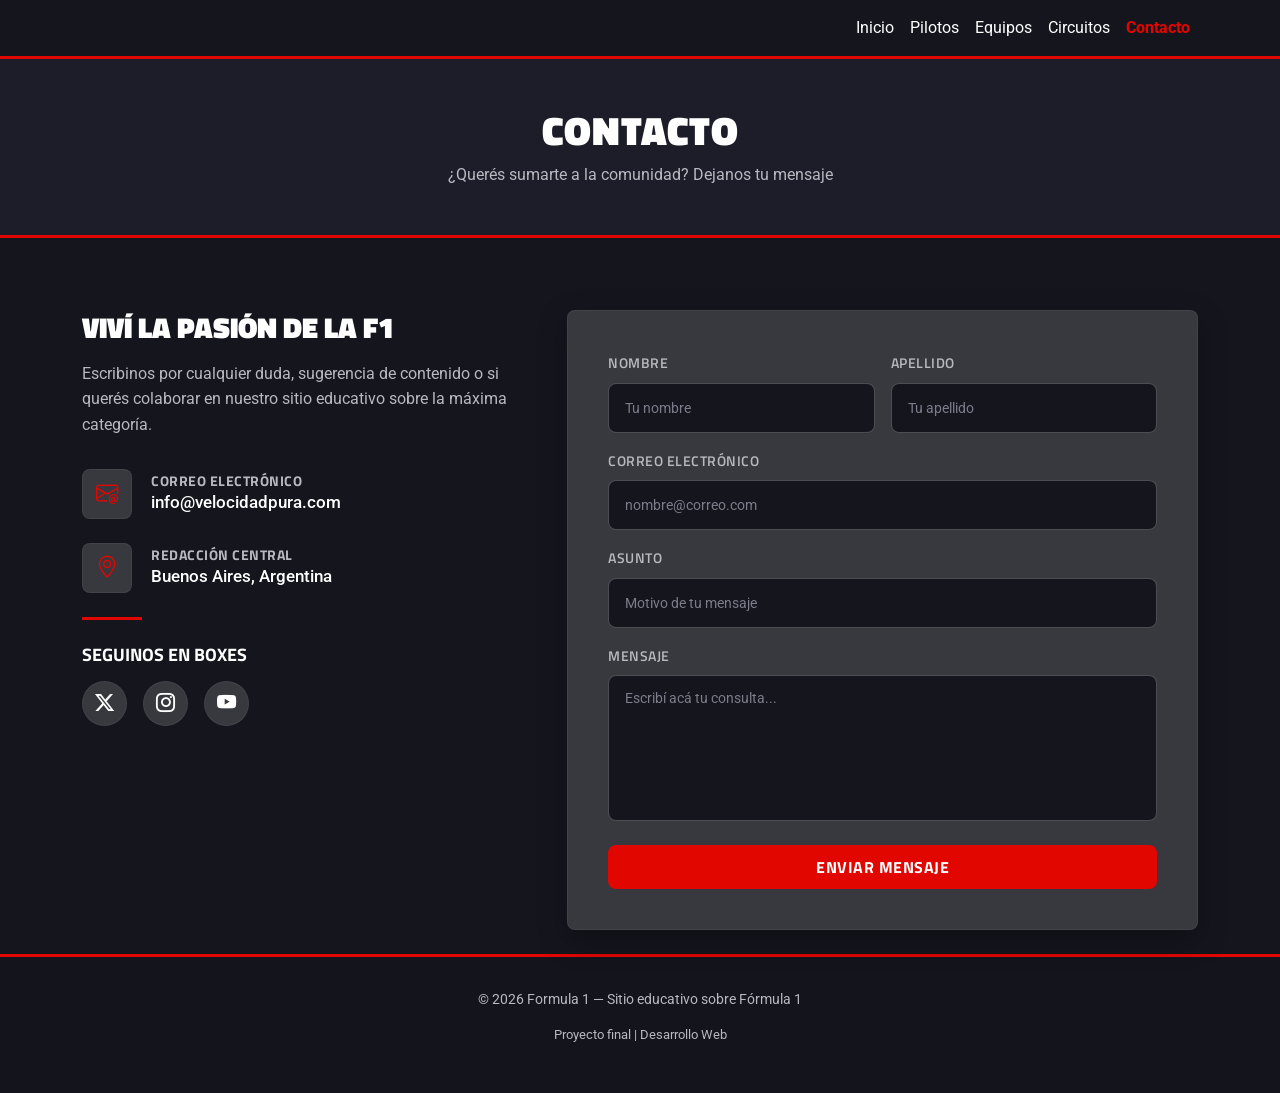
==== pages/contacto.html @ 408e5762 "feat: diseñar formulario de contacto interactivo y ajustar seccion hero responsive" ====
<!DOCTYPE html>
<html lang="es">

<head>
    <meta charset="UTF-8">
    <meta name="viewport" content="width=device-width, initial-scale=1.0">
    <title>Contacto</title>
    <link href="https://cdn.jsdelivr.net/npm/bootstrap@5.3.3/dist/css/bootstrap.min.css" rel="stylesheet">
    <link rel="stylesheet" href="https://cdn.jsdelivr.net/npm/bootstrap-icons@1.11.3/font/bootstrap-icons.min.css">

    <link rel="preconnect" href="https://fonts.googleapis.com">
    <link
        href="https://fonts.googleapis.com/css2?family=Roboto:wght@400;500&family=Titillium+Web:wght@600;700;900&display=swap"
        rel="stylesheet">

    <link rel="stylesheet" href="../css/main.css">
</head>

<body>

    <header>
        <nav class="navbar navbar-expand-lg navbar-dark sticky-top">
            <div class="container">
                <a class="navbar-brand" href="../index.html">
                </a>
                <button class="navbar-toggler" type="button" data-bs-toggle="collapse" data-bs-target="#navMenu"
                    aria-controls="navMenu" aria-expanded="false" aria-label="Abrir menú de navegación">
                    <span class="navbar-toggler-icon"></span>
                </button>
                <div class="collapse navbar-collapse" id="navMenu">
                    <ul class="navbar-nav ms-auto">
                        <li class="nav-item"><a class="nav-link" href="../index.html">Inicio</a></li>
                        <li class="nav-item"><a class="nav-link" href="pilotos.html">Pilotos</a></li>
                        <li class="nav-item"><a class="nav-link" href="equipos.html">Equipos</a></li>
                        <li class="nav-item"><a class="nav-link" href="circuitos.html">Circuitos</a></li>
                        <li class="nav-item"><a class="nav-link active" aria-current="page"
                                href="contacto.html">Contacto</a></li>
                    </ul>
                </div>
            </div>
        </nav>
    </header>

    <main>
        <section class="page-header text-center">
            <div class="container">
                <h1>Contacto</h1>
                <p>¿Querés sumarte a la comunidad? Dejanos tu mensaje</p>
            </div>
        </section>

        <section class="contacto-seccion container py-4">
            <div class="row g-5">

                <div class="col-12 col-lg-5">
                    <div class="info-contacto-bloque">
                        <h2>Viví la pasión de la F1</h2>
                        <p class="intro-p">Escribinos por cualquier duda, sugerencia de contenido o si querés colaborar
                            en nuestro sitio educativo sobre la máxima categoría.</p>

                        <div class="item-contacto">
                            <div class="icono-box"><i class="bi bi-envelope-at"></i></div>
                            <div>
                                <h3>Correo Electrónico</h3>
                                <p>info@velocidadpura.com</p>
                            </div>
                        </div>

                        <div class="item-contacto">
                            <div class="icono-box"><i class="bi bi-geo-alt"></i></div>
                            <div>
                                <h3>Redacción Central</h3>
                                <p>Buenos Aires, Argentina</p>
                            </div>
                        </div>

                        <hr class="divisor-f1 my-4">

                        <h3>Seguinos en boxes</h3>
                        <div class="redes-sociales mt-3">
                            <a href="#" aria-label="Twitter"><i class="bi bi-twitter-x"></i></a>
                            <a href="#" aria-label="Instagram"><i class="bi bi-instagram"></i></a>
                            <a href="#" aria-label="YouTube"><i class="bi bi-youtube"></i></a>
                        </div>
                    </div>
                </div>

                <div class="col-12 col-lg-7">
                    <div class="formulario-container">
                        <form action="#" method="POST" class="formulario-f1">

                            <div class="row g-3">
                                <div class="col-12 col-sm-6">
                                    <label for="nombre" class="form-label">Nombre</label>
                                    <input type="text" class="form-control" id="nombre" name="nombre"
                                        placeholder="Tu nombre" required>
                                </div>
                                <div class="col-12 col-sm-6">
                                    <label for="apellido" class="form-label">Apellido</label>
                                    <input type="text" class="form-control" id="apellido" name="apellido"
                                        placeholder="Tu apellido" required>
                                </div>
                            </div>

                            <div class="mb-3 mt-3">
                                <label for="email" class="form-label">Correo Electrónico</label>
                                <input type="email" class="form-control" id="email" name="email"
                                    placeholder="nombre@correo.com" required>
                            </div>

                            <div class="mb-3">
                                <label for="asunto" class="form-label">Asunto</label>
                                <input type="text" class="form-control" id="asunto" name="asunto"
                                    placeholder="Motivo de tu mensaje" required>
                            </div>

                            <div class="mb-4">
                                <label for="mensaje" class="form-label">Mensaje</label>
                                <textarea class="form-control" id="mensaje" name="mensaje" rows="5"
                                    placeholder="Escribí acá tu consulta..." required></textarea>
                            </div>

                            <button type="submit" class="btn btn-f1 w-100">Enviar Mensaje</button>
                        </form>
                    </div>
                </div>

            </div>
        </section>
    </main>

    <footer class="footer">
        <div class="container">
            <p>&copy; 2026 Formula 1 — Sitio educativo sobre Fórmula 1</p>
            <p class="small">Proyecto final | Desarrollo Web</p>
        </div>
    </footer>

    <script src="https://cdn.jsdelivr.net/npm/bootstrap@5.3.3/dist/js/bootstrap.bundle.min.js"></script>
</body>

</html>
---- css/main.css ----
*,
*::before,
*::after {
  box-sizing: border-box;
  margin: 0;
  padding: 0;
}

html {
  scroll-behavior: smooth;
  height: 100%;
}

body {
  min-height: 100%;
  line-height: 1.5;
  -webkit-font-smoothing: antialiased;
  overflow-x: hidden;
}

img,
picture,
video,
canvas,
svg {
  display: block;
  max-width: 100%;
  height: auto;
}

ul,
ol {
  list-style: none;
}

a {
  text-decoration: none;
  color: inherit;
}

input,
button,
textarea,
select {
  font: inherit;
}

.hero {
  background-image: linear-gradient(rgba(17, 17, 17, 0.65), rgba(17, 17, 17, 0.45)), url("../images/hero-bg.jpg");
  background-size: cover;
  background-position: center bottom;
  background-repeat: no-repeat;
  min-height: calc(100vh - 62px);
  width: 100%;
}
.hero .hero-title {
  font-size: 3.5rem;
  font-weight: 900;
  text-transform: uppercase;
  letter-spacing: 1px;
  margin-bottom: 1rem;
  text-shadow: 2px 2px 8px rgba(0, 0, 0, 0.7);
}
.hero .hero-subtitle {
  font-size: 1.1rem;
  margin-bottom: 2.5rem;
  max-width: 600px;
  margin-left: auto;
  margin-right: auto;
  text-shadow: 1px 1px 5px rgba(0, 0, 0, 0.7);
}

.about-img-container {
  width: 100%;
  height: 300px;
  overflow: hidden;
  border-radius: 8px;
  box-shadow: 0 10px 30px rgba(0, 0, 0, 0.5);
  border: 1px solid rgba(255, 255, 255, 0.1);
}
@media (min-width: 992px) {
  .about-img-container {
    height: 400px;
  }
}
.about-img-container img {
  width: 100%;
  height: 100%;
  object-fit: cover;
  object-position: center;
  display: block;
  transition: transform 0.3s ease-in-out;
}
.about-img-container img:hover {
  transform: scale(1.03);
}

.page-header {
  background-color: rgb(28.56, 28.56, 40.8);
  border-bottom: 3px solid #E10600;
  padding: 3rem 0;
  margin-bottom: 3rem;
}
.page-header h1 {
  font-weight: 900;
  text-transform: uppercase;
  letter-spacing: 1px;
  margin-bottom: 0.5rem;
}
.page-header p {
  color: #B8B8C0;
  margin: 0;
}

.pilotos {
  padding-bottom: 4rem;
}

.card-piloto {
  background-color: #38383F;
  border-radius: 8px;
  overflow: hidden;
  position: relative;
  height: 100%;
  display: flex;
  flex-direction: column;
}
.card-piloto .card-piloto-info {
  padding: 1.25rem;
  text-align: center;
}
.card-piloto h2 {
  font-size: 1.1rem;
  margin-bottom: 0.25rem;
}
.card-piloto .equipo {
  color: #E10600;
  font-size: 0.85rem;
  font-weight: 700;
  text-transform: uppercase;
  margin-bottom: 0.5rem;
}
.card-piloto .nacionalidad {
  color: #B8B8C0;
  font-size: 0.85rem;
  margin: 0;
}
.card-piloto .nacionalidad i {
  margin-right: 4px;
}

.foto-piloto {
  position: relative;
  width: 100%;
  aspect-ratio: 1/1;
  background-color: #15151E;
  overflow: hidden;
}
.foto-piloto img {
  position: relative;
  z-index: 2;
  width: 100%;
  height: 100%;
  object-fit: contain;
  object-position: bottom;
  display: block;
}

.numero {
  position: absolute;
  z-index: 1;
  top: 50%;
  left: 50%;
  transform: translate(-20%, -50%) scaleY(2.9) scaleX(2.2);
  font-family: "Titillium Web", sans-serif;
  font-weight: 900;
  font-size: 7rem;
  line-height: 1;
  color: rgba(184, 184, 192, 0.55);
  user-select: none;
}

.equipos {
  padding-bottom: 5rem;
}

.card-equipo {
  background-color: #38383F;
  border-radius: 8px;
  overflow: hidden;
  position: relative;
  width: 100%;
  aspect-ratio: 4/3;
  display: flex;
  align-items: center;
  justify-content: center;
  border: 1px solid rgba(255, 255, 255, 0.05);
  transition: all 0.3s ease-in-out;
}
.card-equipo .logo-equipo {
  width: 60%;
  height: auto;
  display: flex;
  justify-content: center;
  align-items: center;
  transition: transform 0.3s ease-in-out;
}
.card-equipo .logo-equipo img {
  width: 100%;
  height: 100%;
  object-fit: contain;
}
.card-equipo .card-equipo-info {
  position: absolute;
  bottom: 0;
  left: 0;
  width: 100%;
  height: 100%;
  background-color: rgb(20.58, 20.58, 29.4);
  padding: 2rem;
  display: flex;
  flex-direction: column;
  justify-content: center;
  transform: translateY(101%);
  transition: transform 0.3s ease-in-out;
}
.card-equipo .card-equipo-info h2 {
  font-size: 1.3rem;
  font-weight: 700;
  margin-bottom: 0.5rem;
  text-transform: uppercase;
  letter-spacing: 0.5px;
}
.card-equipo .card-equipo-info .divisor-f1 {
  width: 50px;
  height: 3px;
  background-color: #E10600;
  border: none;
  opacity: 1;
  margin: 0 0 1.2rem 0;
}
.card-equipo .card-equipo-info .detalle {
  font-size: 0.95rem;
  color: #B8B8C0;
  margin-bottom: 0.5rem;
}
.card-equipo .card-equipo-info .detalle strong {
  color: #FFFFFF;
  font-family: "Titillium Web", sans-serif;
  font-weight: 500;
}
.card-equipo:hover {
  border-color: rgba(225, 6, 0, 0.4);
  box-shadow: 0 10px 25px rgba(0, 0, 0, 0.5);
}
.card-equipo:hover .card-equipo-info {
  transform: translateY(0);
}
.card-equipo:hover .logo-equipo {
  transform: scale(3);
}

.circuitos {
  padding-bottom: 5rem;
}

.card-circuito {
  background-color: #38383F;
  border-radius: 8px;
  overflow: hidden;
  height: 100%;
  display: flex;
  flex-direction: column;
  border: 1px solid rgba(255, 255, 255, 0.05);
  transition: all 0.3s ease-in-out;
}
.card-circuito .circuito-img-contenedor {
  position: relative;
  width: 100%;
  height: 200px;
  overflow: hidden;
  background-color: #15151E;
}
.card-circuito .circuito-img-contenedor img {
  width: 100%;
  height: 100%;
  object-fit: cover;
  object-position: center;
  display: block;
  transition: transform 0.3s ease-in-out;
}
.card-circuito .circuito-img-contenedor .badge-tipo {
  position: absolute;
  top: 1rem;
  right: 1rem;
  background-color: rgba(21, 21, 30, 0.75);
  color: #FFFFFF;
  padding: 0.3rem 0.8rem;
  font-size: 0.75rem;
  font-weight: 700;
  text-transform: uppercase;
  letter-spacing: 0.5px;
  border-radius: 4px;
  border: 1px solid rgba(255, 255, 255, 0.15);
  backdrop-filter: blur(4px);
  z-index: 2;
}
.card-circuito .card-circuito-body {
  padding: 1.5rem;
  display: flex;
  flex-direction: column;
  flex-grow: 1;
}
.card-circuito .card-circuito-body h2 {
  font-size: 1.25rem;
  font-weight: 700;
  margin-bottom: 0.25rem;
  line-height: 1.3;
}
.card-circuito .card-circuito-body .pais {
  color: #B8B8C0;
  font-size: 0.9rem;
  margin-bottom: 0.75rem;
}
.card-circuito .card-circuito-body .pais i {
  color: #E10600;
  margin-right: 4px;
}
.card-circuito .card-circuito-body .divisor-f1 {
  width: 40px;
  height: 3px;
  background-color: #E10600;
  border: none;
  opacity: 1;
  margin: 0 0 1rem 0;
}
.card-circuito .card-circuito-body .datos-tecnicos {
  list-style: none;
  padding: 0;
  margin: 0;
  font-size: 0.9rem;
}
.card-circuito .card-circuito-body .datos-tecnicos li {
  color: #B8B8C0;
  padding: 0.4rem 0;
  border-bottom: 1px solid rgba(255, 255, 255, 0.03);
}
.card-circuito .card-circuito-body .datos-tecnicos li:last-child {
  border-bottom: none;
}
.card-circuito .card-circuito-body .datos-tecnicos li strong {
  color: #FFFFFF;
  font-family: "Titillium Web", sans-serif;
  font-weight: 500;
}
.card-circuito:hover {
  border-color: rgba(225, 6, 0, 0.4);
  box-shadow: 0 10px 25px rgba(0, 0, 0, 0.4);
}
.card-circuito:hover .circuito-img-contenedor img {
  transform: scale(1.06);
}

.contacto-seccion {
  padding-bottom: 5rem;
}

.info-contacto-bloque h2 {
  font-size: 1.8rem;
  font-weight: 900;
  text-transform: uppercase;
  margin-bottom: 1rem;
  color: #FFFFFF;
}
.info-contacto-bloque .intro-p {
  color: #B8B8C0;
  font-size: 1rem;
  line-height: 1.6;
  margin-bottom: 2rem;
}
.info-contacto-bloque .divisor-f1 {
  width: 60px;
  height: 3px;
  background-color: #E10600;
  border: none;
  opacity: 1;
}
.info-contacto-bloque h3 {
  font-size: 1.1rem;
  text-transform: uppercase;
  font-weight: 700;
  margin-bottom: 0.5rem;
}

.item-contacto {
  display: flex;
  align-items: center;
  gap: 1.2rem;
  margin-bottom: 1.5rem;
}
.item-contacto .icono-box {
  width: 50px;
  height: 50px;
  background-color: #38383F;
  border-radius: 8px;
  border: 1px solid rgba(255, 255, 255, 0.05);
  display: flex;
  justify-content: center;
  align-items: center;
  font-size: 1.4rem;
  color: #E10600;
}
.item-contacto h3 {
  font-size: 0.9rem;
  color: #B8B8C0;
  margin: 0;
  text-transform: uppercase;
  letter-spacing: 0.5px;
}
.item-contacto p {
  font-size: 1.05rem;
  color: #FFFFFF;
  margin: 0;
  font-weight: 500;
}

.redes-sociales {
  display: flex;
  gap: 1rem;
}
.redes-sociales a {
  width: 45px;
  height: 45px;
  background-color: #38383F;
  color: #FFFFFF;
  border-radius: 50%;
  display: flex;
  justify-content: center;
  align-items: center;
  font-size: 1.2rem;
  border: 1px solid rgba(255, 255, 255, 0.05);
  transition: all 0.3s ease-in-out;
}
.redes-sociales a:hover {
  background-color: #E10600;
  color: #FFFFFF;
  transform: translateY(-3px);
  box-shadow: 0 5px 15px rgba(225, 6, 0, 0.3);
}

.formulario-container {
  background-color: #38383F;
  padding: 2.5rem;
  border-radius: 8px;
  border: 1px solid rgba(255, 255, 255, 0.05);
  box-shadow: 0 10px 30px rgba(0, 0, 0, 0.3);
}

.formulario-f1 .form-label {
  font-family: "Titillium Web", sans-serif;
  font-size: 0.9rem;
  text-transform: uppercase;
  font-weight: 600;
  color: #B8B8C0;
  letter-spacing: 0.5px;
}
.formulario-f1 .form-control {
  background-color: rgb(20.58, 20.58, 29.4);
  border: 1px solid rgba(255, 255, 255, 0.1);
  border-radius: 8px;
  color: #FFFFFF;
  padding: 0.75rem 1rem;
  font-family: "Roboto", sans-serif;
  transition: all 0.3s ease-in-out;
}
.formulario-f1 .form-control::placeholder {
  color: rgb(124.2328358209, 124.2328358209, 138.9671641791);
  font-size: 0.9rem;
}
.formulario-f1 .form-control:focus {
  background-color: rgb(20.16, 20.16, 28.8);
  border-color: #E10600;
  color: #FFFFFF;
  box-shadow: 0 0 0 0.25rem rgba(225, 6, 0, 0.15);
  outline: none;
}
.formulario-f1 textarea.form-control {
  resize: none;
}

* {
  box-sizing: border-box;
}

body {
  font-family: "Roboto", sans-serif;
  background-color: #15151E;
  color: #FFFFFF;
}

h1,
h2,
h3,
.navbar-brand,
.btn {
  font-family: "Titillium Web", sans-serif;
}

.navbar {
  background-color: #15151E !important;
  border-bottom: 3px solid #E10600;
}
.navbar .nav-link {
  color: #FFFFFF !important;
  transition: color 0.3s ease-in-out;
}
.navbar .nav-link:hover {
  color: #E10600 !important;
}
.navbar .nav-link.active {
  color: #E10600 !important;
  font-weight: 700;
}
.navbar .navbar-brand {
  color: #E10600 !important;
  font-weight: 700;
  letter-spacing: 1px;
}

.footer {
  background-color: rgb(20.37, 20.37, 29.1);
  border-top: 3px solid #E10600;
  padding: 2rem 0;
  text-align: center;
  font-size: 0.9rem;
  color: #B8B8C0;
}

.btn-f1 {
  background-color: #E10600;
  color: #FFFFFF;
  border: none;
  border-radius: 8px;
  padding: 0.6rem 1.5rem;
  font-weight: 700;
  text-transform: uppercase;
  letter-spacing: 0.5px;
  transition: all 0.3s ease-in-out;
}
.btn-f1:hover {
  background-color: rgb(202.5, 5.4, 0);
  color: #FFFFFF;
  transform: scale(1.05);
}

/*# sourceMappingURL=main.css.map */
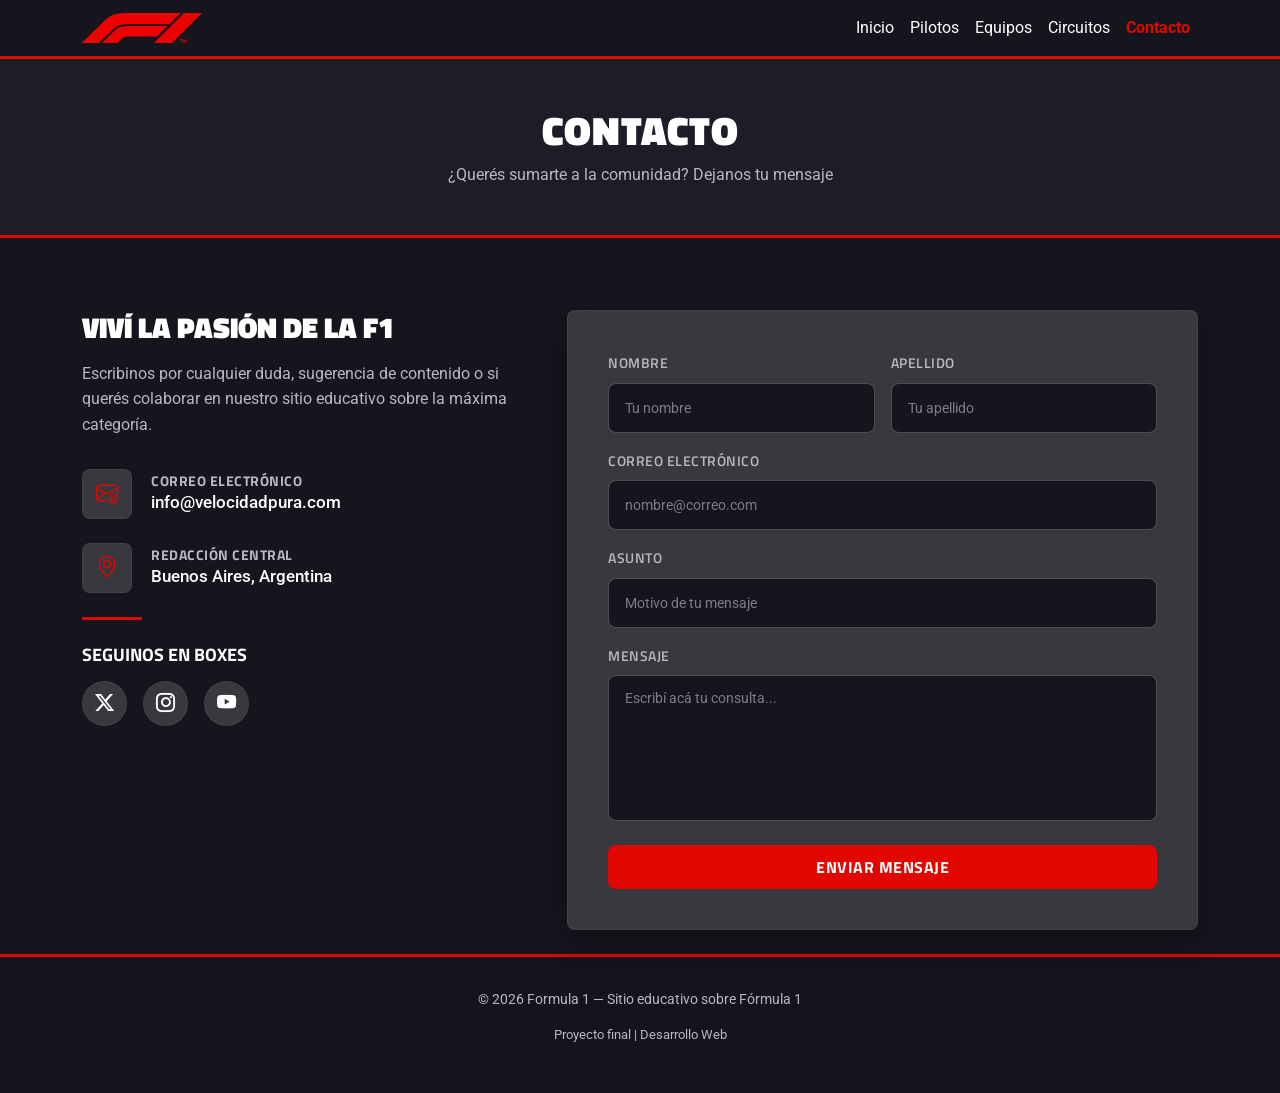
==== commit e151a813: "fix: unificar logo de F1 faltante en navbars de paginas secundarias" ====
--- a/pages/contacto.html
+++ b/pages/contacto.html
@@ -22,6 +22,24 @@
         <nav class="navbar navbar-expand-lg navbar-dark sticky-top">
             <div class="container">
                 <a class="navbar-brand" href="../index.html">
+                    <svg xmlns="http://www.w3.org/2000/svg" xmlns:xlink="http://www.w3.org/1999/xlink" width="120px"
+                        height="30px" viewBox="0 0 120 30" version="1.1" class="injected-svg js-svg-inject">
+                        <title>Logos / F1-logo red</title>
+                        <desc>Created with Sketch.</desc>
+                        <defs>
+                            <path
+                                d="M101.086812,30 L101.711812,30 L101.711812,27.106875 L101.722437,27.106875 L102.761812,30 L103.302437,30 L104.341812,27.106875 L104.352437,27.106875 L104.352437,30 L104.977437,30 L104.977437,26.25125 L104.063687,26.25125 L103.055562,29.18625 L103.044937,29.18625 L102.011187,26.25125 L101.086812,26.25125 L101.086812,30 Z M97.6274375,26.818125 L98.8136875,26.818125 L98.8136875,30 L99.4699375,30 L99.4699375,26.818125 L100.661812,26.818125 L100.661812,26.25125 L97.6274375,26.25125 L97.6274375,26.818125 Z M89.9999375,30 L119.999937,0 L101.943687,0 L71.9443125,30 L89.9999375,30 Z M85.6986875,13.065 L49.3818125,13.065 C38.3136875,13.065 36.3768125,13.651875 31.6361875,18.3925 C27.2024375,22.82625 20.0005625,30 20.0005625,30 L35.7324375,30 L39.4855625,26.246875 C41.9530625,23.779375 43.2255625,23.52375 48.4068125,23.52375 L75.2405625,23.52375 L85.6986875,13.065 Z M31.1518125,16.253125 C27.8774375,19.3425 20.7530625,26.263125 16.9130625,30 L-6.25e-05,30 C-6.25e-05,30 13.5524375,16.486875 21.0849375,9.0725 C28.8455625,1.685 32.7143125,0 46.9486875,0 L98.7643125,0 L87.5449375,11.21875 L48.0011875,11.21875 C37.9993125,11.21875 35.7518125,11.911875 31.1518125,16.253125 Z"
+                                id="path-1" />
+                        </defs>
+                        <g id="Logos-/-F1-logo-red" stroke="none" stroke-width="1" fill="none" fill-rule="evenodd">
+                            <g id="Page-1">
+                                <mask id="mask-2" fill="white">
+                                    <use xlink:href="#path-1" />
+                                </mask>
+                                <use id="Fill-1" fill="#EE0000" xlink:href="#path-1" />
+                            </g>
+                        </g>
+                    </svg>
                 </a>
                 <button class="navbar-toggler" type="button" data-bs-toggle="collapse" data-bs-target="#navMenu"
                     aria-controls="navMenu" aria-expanded="false" aria-label="Abrir menú de navegación">
--- a/css/main.css
+++ b/css/main.css
@@ -1,21 +1,21 @@
 *,
 *::before,
 *::after {
-  box-sizing: border-box;
-  margin: 0;
-  padding: 0;
+    box-sizing: border-box;
+    margin: 0;
+    padding: 0;
 }
 
 html {
-  scroll-behavior: smooth;
-  height: 100%;
+    scroll-behavior: smooth;
+    height: 100%;
 }
 
 body {
-  min-height: 100%;
-  line-height: 1.5;
-  -webkit-font-smoothing: antialiased;
-  overflow-x: hidden;
+    min-height: 100%;
+    line-height: 1.5;
+    -webkit-font-smoothing: antialiased;
+    overflow-x: hidden;
 }
 
 img,
@@ -23,479 +23,528 @@
 video,
 canvas,
 svg {
-  display: block;
-  max-width: 100%;
-  height: auto;
+    display: block;
+    max-width: 100%;
+    height: auto;
 }
 
 ul,
 ol {
-  list-style: none;
+    list-style: none;
 }
 
 a {
-  text-decoration: none;
-  color: inherit;
+    text-decoration: none;
+    color: inherit;
 }
 
 input,
 button,
 textarea,
 select {
-  font: inherit;
+    font: inherit;
 }
 
 .hero {
-  background-image: linear-gradient(rgba(17, 17, 17, 0.65), rgba(17, 17, 17, 0.45)), url("../images/hero-bg.jpg");
-  background-size: cover;
-  background-position: center bottom;
-  background-repeat: no-repeat;
-  min-height: calc(100vh - 62px);
-  width: 100%;
-}
+    background-image: linear-gradient(rgba(17, 17, 17, 0.65), rgba(17, 17, 17, 0.45)), url("../images/hero-bg.jpg");
+    background-size: cover;
+    background-position: center bottom;
+    background-repeat: no-repeat;
+    min-height: calc(100vh - 62px);
+    width: 100%;
+}
+
 .hero .hero-title {
-  font-size: 3.5rem;
-  font-weight: 900;
-  text-transform: uppercase;
-  letter-spacing: 1px;
-  margin-bottom: 1rem;
-  text-shadow: 2px 2px 8px rgba(0, 0, 0, 0.7);
-}
+    font-size: 3.5rem;
+    font-weight: 900;
+    text-transform: uppercase;
+    letter-spacing: 1px;
+    margin-bottom: 1rem;
+    text-shadow: 2px 2px 8px rgba(0, 0, 0, 0.7);
+}
+
 .hero .hero-subtitle {
-  font-size: 1.1rem;
-  margin-bottom: 2.5rem;
-  max-width: 600px;
-  margin-left: auto;
-  margin-right: auto;
-  text-shadow: 1px 1px 5px rgba(0, 0, 0, 0.7);
+    font-size: 1.1rem;
+    margin-bottom: 2.5rem;
+    max-width: 600px;
+    margin-left: auto;
+    margin-right: auto;
+    text-shadow: 1px 1px 5px rgba(0, 0, 0, 0.7);
 }
 
 .about-img-container {
-  width: 100%;
-  height: 300px;
-  overflow: hidden;
-  border-radius: 8px;
-  box-shadow: 0 10px 30px rgba(0, 0, 0, 0.5);
-  border: 1px solid rgba(255, 255, 255, 0.1);
-}
+    width: 100%;
+    height: 300px;
+    overflow: hidden;
+    border-radius: 8px;
+    box-shadow: 0 10px 30px rgba(0, 0, 0, 0.5);
+    border: 1px solid rgba(255, 255, 255, 0.1);
+}
+
 @media (min-width: 992px) {
-  .about-img-container {
-    height: 400px;
-  }
-}
+    .about-img-container {
+        height: 400px;
+    }
+}
+
 .about-img-container img {
-  width: 100%;
-  height: 100%;
-  object-fit: cover;
-  object-position: center;
-  display: block;
-  transition: transform 0.3s ease-in-out;
-}
+    width: 100%;
+    height: 100%;
+    object-fit: cover;
+    object-position: center;
+    display: block;
+    transition: transform 0.3s ease-in-out;
+}
+
 .about-img-container img:hover {
-  transform: scale(1.03);
+    transform: scale(1.03);
 }
 
 .page-header {
-  background-color: rgb(28.56, 28.56, 40.8);
-  border-bottom: 3px solid #E10600;
-  padding: 3rem 0;
-  margin-bottom: 3rem;
-}
+    background-color: rgb(28.56, 28.56, 40.8);
+    border-bottom: 3px solid #E10600;
+    padding: 3rem 0;
+    margin-bottom: 3rem;
+}
+
 .page-header h1 {
-  font-weight: 900;
-  text-transform: uppercase;
-  letter-spacing: 1px;
-  margin-bottom: 0.5rem;
-}
+    font-weight: 900;
+    text-transform: uppercase;
+    letter-spacing: 1px;
+    margin-bottom: 0.5rem;
+}
+
 .page-header p {
-  color: #B8B8C0;
-  margin: 0;
+    color: #B8B8C0;
+    margin: 0;
 }
 
 .pilotos {
-  padding-bottom: 4rem;
+    padding-bottom: 4rem;
 }
 
 .card-piloto {
-  background-color: #38383F;
-  border-radius: 8px;
-  overflow: hidden;
-  position: relative;
-  height: 100%;
-  display: flex;
-  flex-direction: column;
-}
+    background-color: #38383F;
+    border-radius: 8px;
+    overflow: hidden;
+    position: relative;
+    height: 100%;
+    display: flex;
+    flex-direction: column;
+}
+
 .card-piloto .card-piloto-info {
-  padding: 1.25rem;
-  text-align: center;
-}
+    padding: 1.25rem;
+    text-align: center;
+}
+
 .card-piloto h2 {
-  font-size: 1.1rem;
-  margin-bottom: 0.25rem;
-}
+    font-size: 1.1rem;
+    margin-bottom: 0.25rem;
+}
+
 .card-piloto .equipo {
-  color: #E10600;
-  font-size: 0.85rem;
-  font-weight: 700;
-  text-transform: uppercase;
-  margin-bottom: 0.5rem;
-}
+    color: #E10600;
+    font-size: 0.85rem;
+    font-weight: 700;
+    text-transform: uppercase;
+    margin-bottom: 0.5rem;
+}
+
 .card-piloto .nacionalidad {
-  color: #B8B8C0;
-  font-size: 0.85rem;
-  margin: 0;
-}
+    color: #B8B8C0;
+    font-size: 0.85rem;
+    margin: 0;
+}
+
 .card-piloto .nacionalidad i {
-  margin-right: 4px;
+    margin-right: 4px;
 }
 
 .foto-piloto {
-  position: relative;
-  width: 100%;
-  aspect-ratio: 1/1;
-  background-color: #15151E;
-  overflow: hidden;
-}
+    position: relative;
+    width: 100%;
+    aspect-ratio: 1/1;
+    background-color: #15151E;
+    overflow: hidden;
+}
+
 .foto-piloto img {
-  position: relative;
-  z-index: 2;
-  width: 100%;
-  height: 100%;
-  object-fit: contain;
-  object-position: bottom;
-  display: block;
+    position: relative;
+    z-index: 2;
+    width: 100%;
+    height: 100%;
+    object-fit: contain;
+    object-position: bottom;
+    display: block;
 }
 
 .numero {
-  position: absolute;
-  z-index: 1;
-  top: 50%;
-  left: 50%;
-  transform: translate(-20%, -50%) scaleY(2.9) scaleX(2.2);
-  font-family: "Titillium Web", sans-serif;
-  font-weight: 900;
-  font-size: 7rem;
-  line-height: 1;
-  color: rgba(184, 184, 192, 0.55);
-  user-select: none;
+    position: absolute;
+    z-index: 1;
+    top: 50%;
+    left: 50%;
+    transform: translate(-20%, -50%) scaleY(2.9) scaleX(2.2);
+    font-family: "Titillium Web", sans-serif;
+    font-weight: 900;
+    font-size: 7rem;
+    line-height: 1;
+    color: rgba(184, 184, 192, 0.55);
+    user-select: none;
 }
 
 .equipos {
-  padding-bottom: 5rem;
+    padding-bottom: 5rem;
 }
 
 .card-equipo {
-  background-color: #38383F;
-  border-radius: 8px;
-  overflow: hidden;
-  position: relative;
-  width: 100%;
-  aspect-ratio: 4/3;
-  display: flex;
-  align-items: center;
-  justify-content: center;
-  border: 1px solid rgba(255, 255, 255, 0.05);
-  transition: all 0.3s ease-in-out;
-}
+    background-color: #38383F;
+    border-radius: 8px;
+    overflow: hidden;
+    position: relative;
+    width: 100%;
+    aspect-ratio: 4/3;
+    display: flex;
+    align-items: center;
+    justify-content: center;
+    border: 1px solid rgba(255, 255, 255, 0.05);
+    transition: all 0.3s ease-in-out;
+}
+
 .card-equipo .logo-equipo {
-  width: 60%;
-  height: auto;
-  display: flex;
-  justify-content: center;
-  align-items: center;
-  transition: transform 0.3s ease-in-out;
-}
+    width: 60%;
+    height: auto;
+    display: flex;
+    justify-content: center;
+    align-items: center;
+    transition: transform 0.3s ease-in-out;
+}
+
 .card-equipo .logo-equipo img {
-  width: 100%;
-  height: 100%;
-  object-fit: contain;
-}
+    width: 100%;
+    height: 100%;
+    object-fit: contain;
+}
+
 .card-equipo .card-equipo-info {
-  position: absolute;
-  bottom: 0;
-  left: 0;
-  width: 100%;
-  height: 100%;
-  background-color: rgb(20.58, 20.58, 29.4);
-  padding: 2rem;
-  display: flex;
-  flex-direction: column;
-  justify-content: center;
-  transform: translateY(101%);
-  transition: transform 0.3s ease-in-out;
-}
+    position: absolute;
+    bottom: 0;
+    left: 0;
+    width: 100%;
+    height: 100%;
+    background-color: rgb(20.58, 20.58, 29.4);
+    padding: 2rem;
+    display: flex;
+    flex-direction: column;
+    justify-content: center;
+    transform: translateY(101%);
+    transition: transform 0.3s ease-in-out;
+}
+
 .card-equipo .card-equipo-info h2 {
-  font-size: 1.3rem;
-  font-weight: 700;
-  margin-bottom: 0.5rem;
-  text-transform: uppercase;
-  letter-spacing: 0.5px;
-}
+    font-size: 1.3rem;
+    font-weight: 700;
+    margin-bottom: 0.5rem;
+    text-transform: uppercase;
+    letter-spacing: 0.5px;
+}
+
 .card-equipo .card-equipo-info .divisor-f1 {
-  width: 50px;
-  height: 3px;
-  background-color: #E10600;
-  border: none;
-  opacity: 1;
-  margin: 0 0 1.2rem 0;
-}
+    width: 50px;
+    height: 3px;
+    background-color: #E10600;
+    border: none;
+    opacity: 1;
+    margin: 0 0 1.2rem 0;
+}
+
 .card-equipo .card-equipo-info .detalle {
-  font-size: 0.95rem;
-  color: #B8B8C0;
-  margin-bottom: 0.5rem;
-}
+    font-size: 0.95rem;
+    color: #B8B8C0;
+    margin-bottom: 0.5rem;
+}
+
 .card-equipo .card-equipo-info .detalle strong {
-  color: #FFFFFF;
-  font-family: "Titillium Web", sans-serif;
-  font-weight: 500;
-}
+    color: #FFFFFF;
+    font-family: "Titillium Web", sans-serif;
+    font-weight: 500;
+}
+
 .card-equipo:hover {
-  border-color: rgba(225, 6, 0, 0.4);
-  box-shadow: 0 10px 25px rgba(0, 0, 0, 0.5);
-}
+    border-color: rgba(225, 6, 0, 0.4);
+    box-shadow: 0 10px 25px rgba(0, 0, 0, 0.5);
+}
+
 .card-equipo:hover .card-equipo-info {
-  transform: translateY(0);
-}
+    transform: translateY(0);
+}
+
 .card-equipo:hover .logo-equipo {
-  transform: scale(3);
+    transform: scale(3);
 }
 
 .circuitos {
-  padding-bottom: 5rem;
+    padding-bottom: 5rem;
 }
 
 .card-circuito {
-  background-color: #38383F;
-  border-radius: 8px;
-  overflow: hidden;
-  height: 100%;
-  display: flex;
-  flex-direction: column;
-  border: 1px solid rgba(255, 255, 255, 0.05);
-  transition: all 0.3s ease-in-out;
-}
+    background-color: #38383F;
+    border-radius: 8px;
+    overflow: hidden;
+    height: 100%;
+    display: flex;
+    flex-direction: column;
+    border: 1px solid rgba(255, 255, 255, 0.05);
+    transition: all 0.3s ease-in-out;
+}
+
 .card-circuito .circuito-img-contenedor {
-  position: relative;
-  width: 100%;
-  height: 200px;
-  overflow: hidden;
-  background-color: #15151E;
-}
+    position: relative;
+    width: 100%;
+    height: 200px;
+    overflow: hidden;
+    background-color: #15151E;
+}
+
 .card-circuito .circuito-img-contenedor img {
-  width: 100%;
-  height: 100%;
-  object-fit: cover;
-  object-position: center;
-  display: block;
-  transition: transform 0.3s ease-in-out;
-}
+    width: 100%;
+    height: 100%;
+    object-fit: cover;
+    object-position: center;
+    display: block;
+    transition: transform 0.3s ease-in-out;
+}
+
 .card-circuito .circuito-img-contenedor .badge-tipo {
-  position: absolute;
-  top: 1rem;
-  right: 1rem;
-  background-color: rgba(21, 21, 30, 0.75);
-  color: #FFFFFF;
-  padding: 0.3rem 0.8rem;
-  font-size: 0.75rem;
-  font-weight: 700;
-  text-transform: uppercase;
-  letter-spacing: 0.5px;
-  border-radius: 4px;
-  border: 1px solid rgba(255, 255, 255, 0.15);
-  backdrop-filter: blur(4px);
-  z-index: 2;
-}
+    position: absolute;
+    top: 1rem;
+    right: 1rem;
+    background-color: rgba(21, 21, 30, 0.75);
+    color: #FFFFFF;
+    padding: 0.3rem 0.8rem;
+    font-size: 0.75rem;
+    font-weight: 700;
+    text-transform: uppercase;
+    letter-spacing: 0.5px;
+    border-radius: 4px;
+    border: 1px solid rgba(255, 255, 255, 0.15);
+    backdrop-filter: blur(4px);
+    z-index: 2;
+}
+
 .card-circuito .card-circuito-body {
-  padding: 1.5rem;
-  display: flex;
-  flex-direction: column;
-  flex-grow: 1;
-}
+    padding: 1.5rem;
+    display: flex;
+    flex-direction: column;
+    flex-grow: 1;
+}
+
 .card-circuito .card-circuito-body h2 {
-  font-size: 1.25rem;
-  font-weight: 700;
-  margin-bottom: 0.25rem;
-  line-height: 1.3;
-}
+    font-size: 1.25rem;
+    font-weight: 700;
+    margin-bottom: 0.25rem;
+    line-height: 1.3;
+}
+
 .card-circuito .card-circuito-body .pais {
-  color: #B8B8C0;
-  font-size: 0.9rem;
-  margin-bottom: 0.75rem;
-}
+    color: #B8B8C0;
+    font-size: 0.9rem;
+    margin-bottom: 0.75rem;
+}
+
 .card-circuito .card-circuito-body .pais i {
-  color: #E10600;
-  margin-right: 4px;
-}
+    color: #E10600;
+    margin-right: 4px;
+}
+
 .card-circuito .card-circuito-body .divisor-f1 {
-  width: 40px;
-  height: 3px;
-  background-color: #E10600;
-  border: none;
-  opacity: 1;
-  margin: 0 0 1rem 0;
-}
+    width: 40px;
+    height: 3px;
+    background-color: #E10600;
+    border: none;
+    opacity: 1;
+    margin: 0 0 1rem 0;
+}
+
 .card-circuito .card-circuito-body .datos-tecnicos {
-  list-style: none;
-  padding: 0;
-  margin: 0;
-  font-size: 0.9rem;
-}
+    list-style: none;
+    padding: 0;
+    margin: 0;
+    font-size: 0.9rem;
+}
+
 .card-circuito .card-circuito-body .datos-tecnicos li {
-  color: #B8B8C0;
-  padding: 0.4rem 0;
-  border-bottom: 1px solid rgba(255, 255, 255, 0.03);
-}
+    color: #B8B8C0;
+    padding: 0.4rem 0;
+    border-bottom: 1px solid rgba(255, 255, 255, 0.03);
+}
+
 .card-circuito .card-circuito-body .datos-tecnicos li:last-child {
-  border-bottom: none;
-}
+    border-bottom: none;
+}
+
 .card-circuito .card-circuito-body .datos-tecnicos li strong {
-  color: #FFFFFF;
-  font-family: "Titillium Web", sans-serif;
-  font-weight: 500;
-}
+    color: #FFFFFF;
+    font-family: "Titillium Web", sans-serif;
+    font-weight: 500;
+}
+
 .card-circuito:hover {
-  border-color: rgba(225, 6, 0, 0.4);
-  box-shadow: 0 10px 25px rgba(0, 0, 0, 0.4);
-}
+    border-color: rgba(225, 6, 0, 0.4);
+    box-shadow: 0 10px 25px rgba(0, 0, 0, 0.4);
+}
+
 .card-circuito:hover .circuito-img-contenedor img {
-  transform: scale(1.06);
+    transform: scale(1.06);
 }
 
 .contacto-seccion {
-  padding-bottom: 5rem;
+    padding-bottom: 5rem;
 }
 
 .info-contacto-bloque h2 {
-  font-size: 1.8rem;
-  font-weight: 900;
-  text-transform: uppercase;
-  margin-bottom: 1rem;
-  color: #FFFFFF;
-}
+    font-size: 1.8rem;
+    font-weight: 900;
+    text-transform: uppercase;
+    margin-bottom: 1rem;
+    color: #FFFFFF;
+}
+
 .info-contacto-bloque .intro-p {
-  color: #B8B8C0;
-  font-size: 1rem;
-  line-height: 1.6;
-  margin-bottom: 2rem;
-}
+    color: #B8B8C0;
+    font-size: 1rem;
+    line-height: 1.6;
+    margin-bottom: 2rem;
+}
+
 .info-contacto-bloque .divisor-f1 {
-  width: 60px;
-  height: 3px;
-  background-color: #E10600;
-  border: none;
-  opacity: 1;
-}
+    width: 60px;
+    height: 3px;
+    background-color: #E10600;
+    border: none;
+    opacity: 1;
+}
+
 .info-contacto-bloque h3 {
-  font-size: 1.1rem;
-  text-transform: uppercase;
-  font-weight: 700;
-  margin-bottom: 0.5rem;
+    font-size: 1.1rem;
+    text-transform: uppercase;
+    font-weight: 700;
+    margin-bottom: 0.5rem;
 }
 
 .item-contacto {
-  display: flex;
-  align-items: center;
-  gap: 1.2rem;
-  margin-bottom: 1.5rem;
-}
+    display: flex;
+    align-items: center;
+    gap: 1.2rem;
+    margin-bottom: 1.5rem;
+}
+
 .item-contacto .icono-box {
-  width: 50px;
-  height: 50px;
-  background-color: #38383F;
-  border-radius: 8px;
-  border: 1px solid rgba(255, 255, 255, 0.05);
-  display: flex;
-  justify-content: center;
-  align-items: center;
-  font-size: 1.4rem;
-  color: #E10600;
-}
+    width: 50px;
+    height: 50px;
+    background-color: #38383F;
+    border-radius: 8px;
+    border: 1px solid rgba(255, 255, 255, 0.05);
+    display: flex;
+    justify-content: center;
+    align-items: center;
+    font-size: 1.4rem;
+    color: #E10600;
+}
+
 .item-contacto h3 {
-  font-size: 0.9rem;
-  color: #B8B8C0;
-  margin: 0;
-  text-transform: uppercase;
-  letter-spacing: 0.5px;
-}
+    font-size: 0.9rem;
+    color: #B8B8C0;
+    margin: 0;
+    text-transform: uppercase;
+    letter-spacing: 0.5px;
+}
+
 .item-contacto p {
-  font-size: 1.05rem;
-  color: #FFFFFF;
-  margin: 0;
-  font-weight: 500;
+    font-size: 1.05rem;
+    color: #FFFFFF;
+    margin: 0;
+    font-weight: 500;
 }
 
 .redes-sociales {
-  display: flex;
-  gap: 1rem;
-}
+    display: flex;
+    gap: 1rem;
+}
+
 .redes-sociales a {
-  width: 45px;
-  height: 45px;
-  background-color: #38383F;
-  color: #FFFFFF;
-  border-radius: 50%;
-  display: flex;
-  justify-content: center;
-  align-items: center;
-  font-size: 1.2rem;
-  border: 1px solid rgba(255, 255, 255, 0.05);
-  transition: all 0.3s ease-in-out;
-}
+    width: 45px;
+    height: 45px;
+    background-color: #38383F;
+    color: #FFFFFF;
+    border-radius: 50%;
+    display: flex;
+    justify-content: center;
+    align-items: center;
+    font-size: 1.2rem;
+    border: 1px solid rgba(255, 255, 255, 0.05);
+    transition: all 0.3s ease-in-out;
+}
+
 .redes-sociales a:hover {
-  background-color: #E10600;
-  color: #FFFFFF;
-  transform: translateY(-3px);
-  box-shadow: 0 5px 15px rgba(225, 6, 0, 0.3);
+    background-color: #E10600;
+    color: #FFFFFF;
+    transform: translateY(-3px);
+    box-shadow: 0 5px 15px rgba(225, 6, 0, 0.3);
 }
 
 .formulario-container {
-  background-color: #38383F;
-  padding: 2.5rem;
-  border-radius: 8px;
-  border: 1px solid rgba(255, 255, 255, 0.05);
-  box-shadow: 0 10px 30px rgba(0, 0, 0, 0.3);
+    background-color: #38383F;
+    padding: 2.5rem;
+    border-radius: 8px;
+    border: 1px solid rgba(255, 255, 255, 0.05);
+    box-shadow: 0 10px 30px rgba(0, 0, 0, 0.3);
 }
 
 .formulario-f1 .form-label {
-  font-family: "Titillium Web", sans-serif;
-  font-size: 0.9rem;
-  text-transform: uppercase;
-  font-weight: 600;
-  color: #B8B8C0;
-  letter-spacing: 0.5px;
-}
+    font-family: "Titillium Web", sans-serif;
+    font-size: 0.9rem;
+    text-transform: uppercase;
+    font-weight: 600;
+    color: #B8B8C0;
+    letter-spacing: 0.5px;
+}
+
 .formulario-f1 .form-control {
-  background-color: rgb(20.58, 20.58, 29.4);
-  border: 1px solid rgba(255, 255, 255, 0.1);
-  border-radius: 8px;
-  color: #FFFFFF;
-  padding: 0.75rem 1rem;
-  font-family: "Roboto", sans-serif;
-  transition: all 0.3s ease-in-out;
-}
+    background-color: rgb(20.58, 20.58, 29.4);
+    border: 1px solid rgba(255, 255, 255, 0.1);
+    border-radius: 8px;
+    color: #FFFFFF;
+    padding: 0.75rem 1rem;
+    font-family: "Roboto", sans-serif;
+    transition: all 0.3s ease-in-out;
+}
+
 .formulario-f1 .form-control::placeholder {
-  color: rgb(124.2328358209, 124.2328358209, 138.9671641791);
-  font-size: 0.9rem;
-}
+    color: rgb(124.2328358209, 124.2328358209, 138.9671641791);
+    font-size: 0.9rem;
+}
+
 .formulario-f1 .form-control:focus {
-  background-color: rgb(20.16, 20.16, 28.8);
-  border-color: #E10600;
-  color: #FFFFFF;
-  box-shadow: 0 0 0 0.25rem rgba(225, 6, 0, 0.15);
-  outline: none;
-}
+    background-color: rgb(20.16, 20.16, 28.8);
+    border-color: #E10600;
+    color: #FFFFFF;
+    box-shadow: 0 0 0 0.25rem rgba(225, 6, 0, 0.15);
+    outline: none;
+}
+
 .formulario-f1 textarea.form-control {
-  resize: none;
+    resize: none;
 }
 
 * {
-  box-sizing: border-box;
+    box-sizing: border-box;
 }
 
 body {
-  font-family: "Roboto", sans-serif;
-  background-color: #15151E;
-  color: #FFFFFF;
+    font-family: "Roboto", sans-serif;
+    background-color: #15151E;
+    color: #FFFFFF;
 }
 
 h1,
@@ -503,54 +552,59 @@
 h3,
 .navbar-brand,
 .btn {
-  font-family: "Titillium Web", sans-serif;
+    font-family: "Titillium Web", sans-serif;
 }
 
 .navbar {
-  background-color: #15151E !important;
-  border-bottom: 3px solid #E10600;
-}
+    background-color: #15151E !important;
+    border-bottom: 3px solid #E10600;
+}
+
 .navbar .nav-link {
-  color: #FFFFFF !important;
-  transition: color 0.3s ease-in-out;
-}
+    color: #FFFFFF !important;
+    transition: color 0.3s ease-in-out;
+}
+
 .navbar .nav-link:hover {
-  color: #E10600 !important;
-}
+    color: #E10600 !important;
+}
+
 .navbar .nav-link.active {
-  color: #E10600 !important;
-  font-weight: 700;
-}
+    color: #E10600 !important;
+    font-weight: 700;
+}
+
 .navbar .navbar-brand {
-  color: #E10600 !important;
-  font-weight: 700;
-  letter-spacing: 1px;
+    color: #E10600 !important;
+    font-weight: 700;
+    letter-spacing: 1px;
 }
 
 .footer {
-  background-color: rgb(20.37, 20.37, 29.1);
-  border-top: 3px solid #E10600;
-  padding: 2rem 0;
-  text-align: center;
-  font-size: 0.9rem;
-  color: #B8B8C0;
+    background-color: rgb(20.37, 20.37, 29.1);
+    border-top: 3px solid #E10600;
+    padding: 2rem 0;
+    text-align: center;
+    font-size: 0.9rem;
+    color: #B8B8C0;
 }
 
 .btn-f1 {
-  background-color: #E10600;
-  color: #FFFFFF;
-  border: none;
-  border-radius: 8px;
-  padding: 0.6rem 1.5rem;
-  font-weight: 700;
-  text-transform: uppercase;
-  letter-spacing: 0.5px;
-  transition: all 0.3s ease-in-out;
-}
+    background-color: #E10600;
+    color: #FFFFFF;
+    border: none;
+    border-radius: 8px;
+    padding: 0.6rem 1.5rem;
+    font-weight: 700;
+    text-transform: uppercase;
+    letter-spacing: 0.5px;
+    transition: all 0.3s ease-in-out;
+}
+
 .btn-f1:hover {
-  background-color: rgb(202.5, 5.4, 0);
-  color: #FFFFFF;
-  transform: scale(1.05);
-}
-
-/*# sourceMappingURL=main.css.map */
+    background-color: rgb(202.5, 5.4, 0);
+    color: #FFFFFF;
+    transform: scale(1.05);
+}
+
+/*# sourceMappingURL=main.css.map */
